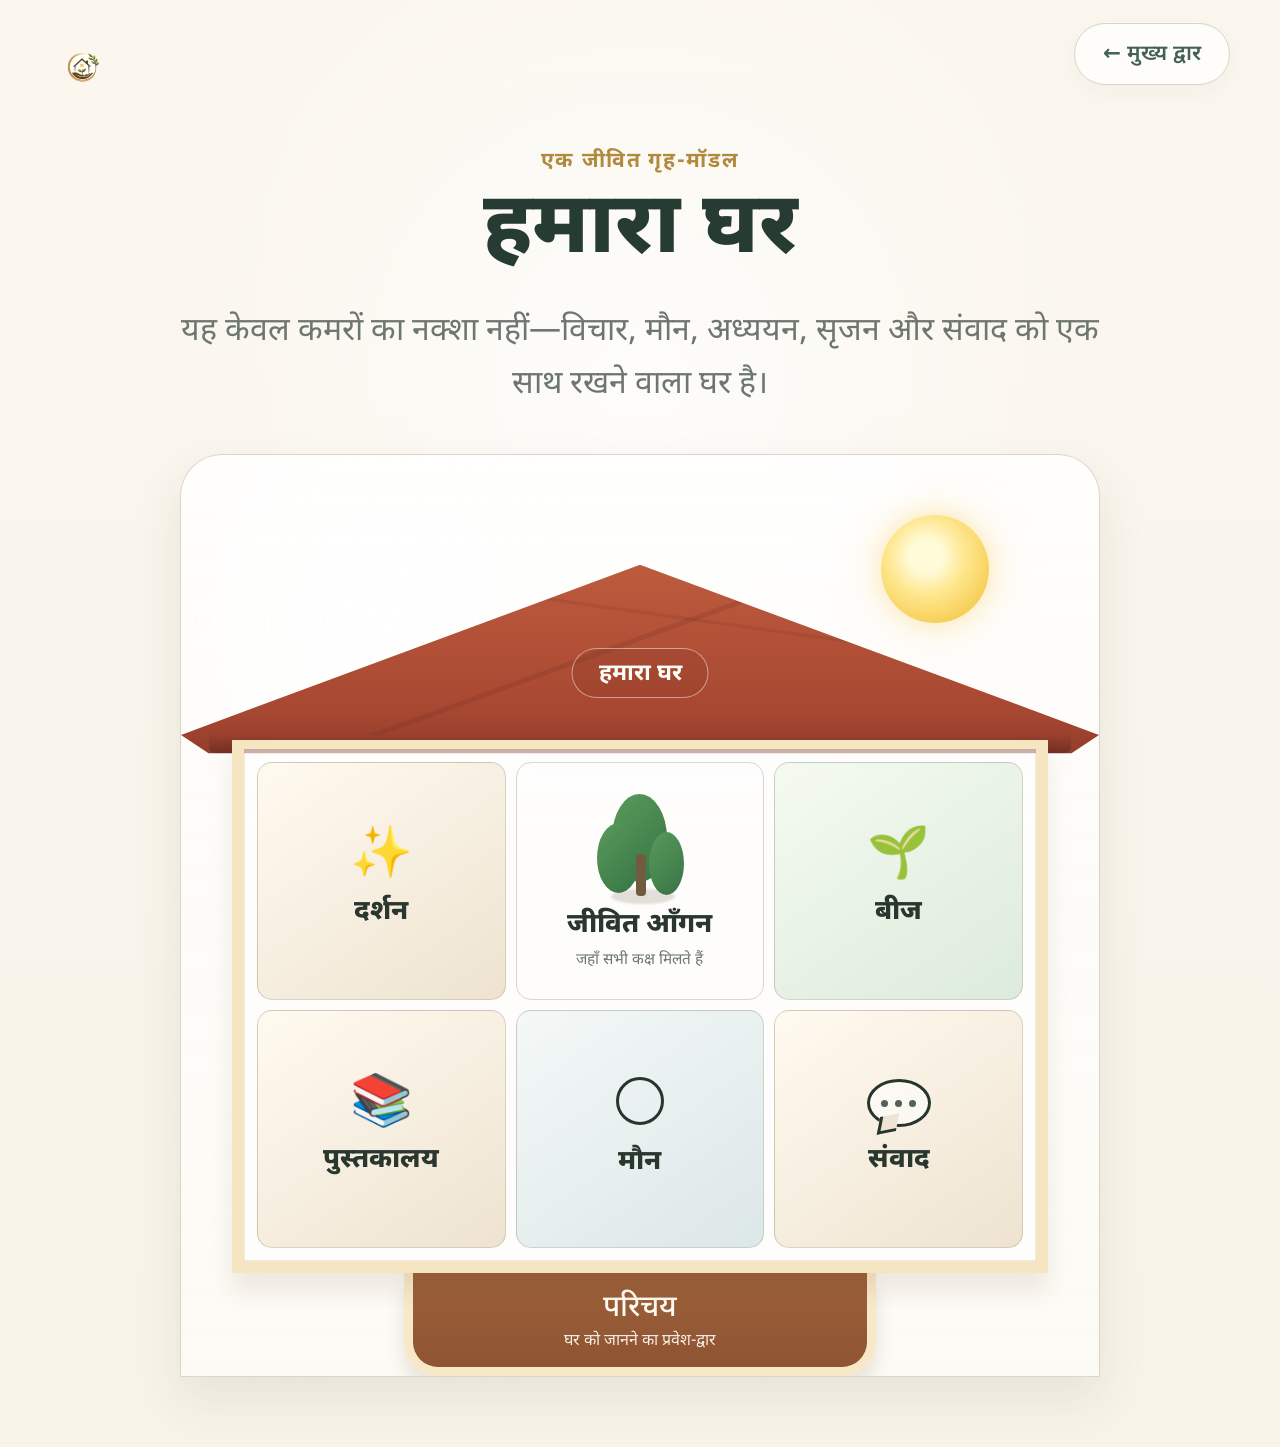
==== index.html @ ccc3f73a "Update index.html" ====
<!DOCTYPE html>
<html lang="hi">
<head>
  <meta charset="UTF-8">
  <meta name="viewport" content="width=device-width, initial-scale=1.0">

  <title>हमारा घर</title>
  <meta name="description" content="विचार, मौन, अध्ययन, सृजन और संवाद को एक साथ रखने वाला एक जीवित घर।">

  <link rel="preconnect" href="https://fonts.googleapis.com">
  <link rel="preconnect" href="https://fonts.gstatic.com" crossorigin>
  <link href="https://fonts.googleapis.com/css2?family=Noto+Sans+Devanagari:wght@400;500;600;700;800&display=swap" rel="stylesheet">

  <!-- बाकी पृष्ठों की पुरानी CSS को नहीं छेड़ा गया है। -->
  <link rel="stylesheet" href="home.css">
</head>

<body>
  <header class="site-header">
    <a class="brand" href="index.html" aria-label="हमारा घर — मुख्य पृष्ठ">
      <img
        src="./logo.png"
        alt="हमारा घर"
        onerror="this.style.display='none'; this.nextElementSibling.style.display='grid';"
      >
      <span class="brand-fallback" aria-hidden="true">घ</span>
    </a>

    <a class="main-door-button" href="index.html">← मुख्य द्वार</a>
  </header>

  <main>
    <section class="intro-section" aria-labelledby="page-title">
      <p class="eyebrow">एक जीवित गृह-मॉडल</p>
      <h1 id="page-title">हमारा घर</h1>
      <p class="intro-text">
        यह केवल कमरों का नक्शा नहीं—विचार, मौन, अध्ययन, सृजन और संवाद को
        एक साथ रखने वाला घर है।
      </p>
    </section>

    <section class="house-stage" aria-label="हमारा घर के कक्ष">
      <div class="house-card">
        <div class="sun" aria-hidden="true"></div>

        <div class="roof" aria-hidden="true">
          <div class="roof-lines"></div>
          <span class="roof-name">हमारा घर</span>
        </div>

        <div class="house-body">
          <!-- जिन पृष्ठों की फाइल अभी नहीं बनी है, उनके href को # रखा गया है। -->
          <a class="room room-darshan" href="#" aria-label="दर्शन">
            <span class="room-icon sparkle-icon" aria-hidden="true">✨</span>
            <span class="room-title">दर्शन</span>
          </a>

          <a class="room room-courtyard" href="angan.html">
            <span class="tree-mark" aria-hidden="true">
              <span class="tree-crown tree-crown-one"></span>
              <span class="tree-crown tree-crown-two"></span>
              <span class="tree-crown tree-crown-three"></span>
              <span class="tree-trunk"></span>
              <span class="tree-shadow"></span>
            </span>
            <span class="room-title">जीवित आँगन</span>
            <span class="room-note">जहाँ सभी कक्ष मिलते हैं</span>
          </a>

          <a class="room room-beej" href="beej.html" aria-label="बीज">
            <span class="room-icon" aria-hidden="true">🌱</span>
            <span class="room-title">बीज</span>
          </a>

          <a class="room room-library" href="library.html" aria-label="पुस्तकालय">
            <span class="room-icon" aria-hidden="true">📚</span>
            <span class="room-title">पुस्तकालय</span>
          </a>

          <a class="room room-silence" href="#" aria-label="मौन">
            <span class="silence-circle" aria-hidden="true"></span>
            <span class="room-title">मौन</span>
          </a>

          <a class="room room-dialogue" href="samvaad.html" aria-label="संवाद">
            <span class="dialogue-icon" aria-hidden="true">
              <span></span><span></span><span></span>
            </span>
            <span class="room-title">संवाद</span>
          </a>
        </div>

        <a class="entrance" href="about.html" aria-label="परिचय — घर को जानने का प्रवेश-द्वार">
          <span class="entrance-title">परिचय</span>
          <span class="entrance-note">घर को जानने का प्रवेश-द्वार</span>
        </a>
      </div>
    </section>
  </main>
</body>
</html>
---- home.css ----
/* हमारा घर — केवल मुख्य पृष्ठ की शैली */

:root {
  --page-bg: #f8f3e9;
  --deep-green: #263b31;
  --soft-text: #6e776f;
  --gold: #b08b3f;
  --line: #d8d0c2;
  --roof-light: #bd5b3d;
  --roof-dark: #8b3929;
  --wall: #f5e5c0;
  --door: #8f5433;
}

* {
  box-sizing: border-box;
}

html {
  scroll-behavior: smooth;
}

body {
  margin: 0;
  min-width: 320px;
  color: var(--deep-green);
  background:
    radial-gradient(circle at 50% 26%, rgba(255,255,255,.72), transparent 30rem),
    linear-gradient(180deg, #fbf7ef 0%, var(--page-bg) 100%);
  font-family: "Noto Sans Devanagari", system-ui, sans-serif;
  -webkit-font-smoothing: antialiased;
}

a {
  color: inherit;
}

.site-header {
  width: min(1180px, calc(100% - 42px));
  margin: 0 auto;
  min-height: 108px;
  display: flex;
  align-items: center;
  justify-content: space-between;
  gap: 20px;
}

.brand {
  width: 64px;
  height: 64px;
  display: grid;
  place-items: center;
  text-decoration: none;
}

.brand img {
  display: block;
  max-width: 100%;
  max-height: 100%;
  object-fit: contain;
}

.brand-fallback {
  display: none;
  width: 52px;
  height: 52px;
  place-items: center;
  border: 1px solid #d8c69e;
  border-radius: 15px;
  background: rgba(255,255,255,.7);
  color: var(--gold);
  font-size: 28px;
  font-weight: 800;
}

.main-door-button {
  display: inline-flex;
  align-items: center;
  justify-content: center;
  min-height: 62px;
  padding: 13px 28px;
  border: 1px solid #d8d4cc;
  border-radius: 999px;
  background: rgba(255,255,255,.72);
  color: #426154;
  text-decoration: none;
  font-size: clamp(1rem, 2vw, 1.34rem);
  font-weight: 600;
  box-shadow: 0 7px 24px rgba(57,47,31,.04);
}

.main-door-button:hover,
.main-door-button:focus-visible {
  background: #fff;
  border-color: #beb8ae;
}

.intro-section {
  width: min(970px, calc(100% - 34px));
  margin: 40px auto 0;
  text-align: center;
}

.eyebrow {
  margin: 0 0 8px;
  color: var(--gold);
  font-size: clamp(1rem, 2.7vw, 1.32rem);
  font-weight: 700;
  letter-spacing: .08em;
}

.intro-section h1 {
  margin: 0;
  color: var(--deep-green);
  font-size: clamp(3rem, 8.2vw, 5.35rem);
  line-height: 1.1;
  font-weight: 800;
}

.intro-text {
  max-width: 940px;
  margin: 28px auto 0;
  color: var(--soft-text);
  font-size: clamp(1.2rem, 3.6vw, 2rem);
  line-height: 1.65;
  font-weight: 400;
}

.house-stage {
  width: 100%;
  padding: 42px 0 70px;
}

.house-card {
  position: relative;
  width: min(920px, calc(100% - 34px));
  margin: 0 auto;
  padding: 110px 38px 0;
  border: 1px solid rgba(197,188,173,.62);
  border-radius: 42px 42px 0 0;
  background:
    radial-gradient(circle at 22% 18%, rgba(255,255,255,.95), transparent 14rem),
    linear-gradient(180deg, rgba(255,255,255,.86), rgba(252,250,245,.96));
  box-shadow: 0 22px 50px rgba(66,53,36,.09);
  overflow: hidden;
}

.sun {
  position: absolute;
  z-index: 1;
  top: 60px;
  right: 12%;
  width: clamp(72px, 11vw, 108px);
  aspect-ratio: 1;
  border-radius: 50%;
  background:
    radial-gradient(circle at 42% 38%, #fffbd9 0 18%, #ffe790 42%, #f6cf57 74%, #efbd38 100%);
  box-shadow:
    0 0 24px rgba(247,202,72,.34),
    0 0 60px rgba(247,202,72,.18);
}

.roof {
  position: relative;
  z-index: 2;
  height: 205px;
  margin: 0 -38px;
  clip-path: polygon(50% 0, 100% 83%, 97% 92%, 3% 92%, 0 83%);
  background:
    linear-gradient(160deg, transparent 0 44%, rgba(93,35,25,.16) 44.2% 45%, transparent 45.2% 100%),
    linear-gradient(8deg, transparent 0 66%, rgba(93,35,25,.13) 66.2% 67%, transparent 67.2% 100%),
    linear-gradient(180deg, var(--roof-light), #a84832 70%, var(--roof-dark) 100%);
  filter: drop-shadow(0 9px 9px rgba(74,42,25,.14));
}

.roof::after {
  content: "";
  position: absolute;
  left: 3%;
  right: 3%;
  bottom: 8%;
  height: 18px;
  background: linear-gradient(180deg, #9a402d, #713024);
  border-radius: 0 0 6px 6px;
}

.roof-name {
  position: absolute;
  z-index: 2;
  left: 50%;
  top: 53%;
  transform: translate(-50%, -50%);
  padding: 10px 26px 8px;
  border: 1px solid rgba(255,255,255,.48);
  border-radius: 999px;
  color: #fffdf7;
  background: rgba(120,50,34,.18);
  font-size: clamp(1rem, 2.7vw, 1.45rem);
  font-weight: 700;
  white-space: nowrap;
}

.house-body {
  position: relative;
  z-index: 3;
  margin: -30px 1.5% 0;
  padding: 13px;
  display: grid;
  grid-template-columns: repeat(3, minmax(0, 1fr));
  gap: 10px;
  border: 12px solid var(--wall);
  border-top-width: 9px;
  background: rgba(255,255,255,.62);
  box-shadow:
    inset 0 0 0 1px rgba(151,120,69,.13),
    0 17px 22px rgba(95,68,34,.10);
}

.room {
  position: relative;
  min-height: 238px;
  padding: 22px 14px;
  display: flex;
  flex-direction: column;
  align-items: center;
  justify-content: center;
  border: 1px solid rgba(124,113,96,.28);
  border-radius: 15px;
  text-align: center;
  text-decoration: none;
  overflow: hidden;
  transition: transform .18s ease, box-shadow .18s ease, filter .18s ease;
}

.room:hover,
.room:focus-visible {
  z-index: 2;
  transform: translateY(-4px);
  box-shadow: 0 12px 24px rgba(71,56,37,.12);
  filter: saturate(1.04);
  outline: none;
}

.room-darshan,
.room-library,
.room-dialogue {
  background: linear-gradient(145deg, #fffaf0, #eee3d0);
}

.room-aangan {
  background:
    linear-gradient(180deg, rgba(205,228,232,.82) 0 48%, rgba(223,216,182,.74) 49% 100%);
}

.room-beej {
  background: linear-gradient(145deg, #f5faf0, #dcebdc);
}

.room-silence {
  background: linear-gradient(145deg, #f4f8f7, #dce7e8);
}

.room-icon {
  display: block;
  margin-bottom: 14px;
  font-size: clamp(2.2rem, 5vw, 3.15rem);
  line-height: 1;
}

.room-title {
  position: relative;
  z-index: 2;
  color: #29372f;
  font-size: clamp(1.25rem, 3vw, 1.7rem);
  line-height: 1.2;
  font-weight: 800;
}

.room-note {
  position: relative;
  z-index: 2;
  margin-top: 7px;
  color: #6f776e;
  font-size: clamp(.72rem, 1.8vw, .96rem);
  line-height: 1.45;
}

.tree-mark {
  position: relative;
  width: 104px;
  height: 118px;
  margin-bottom: 2px;
}

.tree-crown,
.tree-trunk,
.tree-shadow {
  position: absolute;
  display: block;
}

.tree-crown {
  border-radius: 50%;
  background: linear-gradient(135deg, #5a9a59, #377447);
}

.tree-crown-one {
  width: 55px;
  height: 88px;
  left: 24px;
  top: 4px;
}

.tree-crown-two {
  width: 43px;
  height: 70px;
  left: 9px;
  top: 33px;
}

.tree-crown-three {
  width: 35px;
  height: 63px;
  right: 8px;
  top: 42px;
}

.tree-trunk {
  left: 48px;
  bottom: 12px;
  width: 10px;
  height: 42px;
  border-radius: 4px;
  background: #715c3f;
}

.tree-shadow {
  left: 23px;
  bottom: 4px;
  width: 64px;
  height: 15px;
  border-radius: 50%;
  background: rgba(99,85,56,.18);
  filter: blur(1px);
}

.silence-circle {
  width: 48px;
  height: 48px;
  margin-bottom: 22px;
  border: 3px solid #26362f;
  border-radius: 50%;
}

.dialogue-icon {
  position: relative;
  width: 64px;
  height: 48px;
  margin-bottom: 18px;
  display: flex;
  align-items: center;
  justify-content: center;
  gap: 7px;
  border: 3px solid #26362f;
  border-radius: 50%;
  background: rgba(255,255,255,.58);
}

.dialogue-icon::after {
  content: "";
  position: absolute;
  left: 9px;
  bottom: -9px;
  width: 15px;
  height: 15px;
  border-left: 3px solid #26362f;
  border-bottom: 3px solid #26362f;
  background: #eee4d3;
  transform: skew(-22deg) rotate(-12deg);
}

.dialogue-icon span {
  width: 7px;
  height: 7px;
  border-radius: 50%;
  background: #53615a;
}

.entrance {
  position: relative;
  z-index: 2;
  width: 56%;
  min-height: 102px;
  margin: 0 auto;
  padding: 18px 18px 15px;
  display: flex;
  flex-direction: column;
  align-items: center;
  justify-content: center;
  border: 9px solid #f7e8c8;
  border-top: 0;
  border-radius: 0 0 34px 34px;
  background: linear-gradient(180deg, #9c603a, var(--door));
  color: #fffaf1;
  text-align: center;
  text-decoration: none;
  box-shadow: 0 12px 18px rgba(83,51,30,.13);
}

.entrance:hover,
.entrance:focus-visible {
  background: linear-gradient(180deg, #a86741, #82482c);
  outline: none;
}

.entrance-title {
  font-size: clamp(1.35rem, 3vw, 1.85rem);
  line-height: 1.2;
  font-weight: 500;
}

.entrance-note {
  margin-top: 5px;
  font-size: clamp(.78rem, 2vw, 1rem);
  opacity: .93;
}

@media (max-width: 700px) {
  .site-header {
    width: min(100% - 28px, 700px);
    min-height: 92px;
  }

  .brand {
    width: 52px;
    height: 52px;
  }

  .main-door-button {
    min-height: 56px;
    padding: 11px 23px;
  }

  .intro-section {
    margin-top: 26px;
  }

  .intro-text {
    margin-top: 20px;
  }

  .house-stage {
    padding-top: 32px;
  }

  .house-card {
    width: calc(100% - 20px);
    padding: 84px 18px 0;
    border-radius: 30px 30px 0 0;
  }

  .sun {
    top: 48px;
    right: 12%;
  }

  .roof {
    height: 166px;
    margin-left: -18px;
    margin-right: -18px;
  }

  .house-body {
    margin-top: -25px;
    margin-left: 1%;
    margin-right: 1%;
    padding: 7px;
    gap: 7px;
    border-width: 8px;
    border-top-width: 7px;
  }

  .room {
    min-height: 205px;
    padding: 17px 8px;
    border-radius: 12px;
  }

  .tree-mark {
    transform: scale(.86);
    margin-top: -10px;
    margin-bottom: -8px;
  }

  .silence-circle {
    width: 40px;
    height: 40px;
    border-width: 2px;
  }

  .dialogue-icon {
    transform: scale(.88);
  }

  .entrance {
    width: 60%;
    min-height: 92px;
    border-width: 7px;
    border-top: 0;
  }
}

@media (max-width: 430px) {
  .site-header {
    width: calc(100% - 20px);
  }

  .main-door-button {
    padding-inline: 18px;
  }

  .intro-section h1 {
    font-size: 3.15rem;
  }

  .intro-text {
    font-size: 1.12rem;
  }

  .house-card {
    padding-left: 10px;
    padding-right: 10px;
  }

  .roof {
    margin-left: -10px;
    margin-right: -10px;
    height: 146px;
  }

  .roof-name {
    top: 55%;
    padding: 8px 18px 6px;
  }

  .house-body {
    margin-top: -21px;
    grid-template-columns: repeat(3, minmax(0, 1fr));
    gap: 5px;
    padding: 5px;
    border-width: 7px;
  }

  .room {
    min-height: 176px;
    padding: 13px 4px;
  }

  .room-icon {
    font-size: 2rem;
  }

  .room-title {
    font-size: 1.08rem;
  }

  .room-note {
    font-size: .64rem;
  }

  .tree-mark {
    transform: scale(.67);
    margin-top: -22px;
    margin-bottom: -22px;
  }

  .silence-circle {
    width: 33px;
    height: 33px;
    margin-bottom: 17px;
  }

  .dialogue-icon {
    transform: scale(.72);
    margin-bottom: 6px;
  }

  .entrance {
    width: 63%;
    min-height: 82px;
    padding: 13px 8px 10px;
  }
}
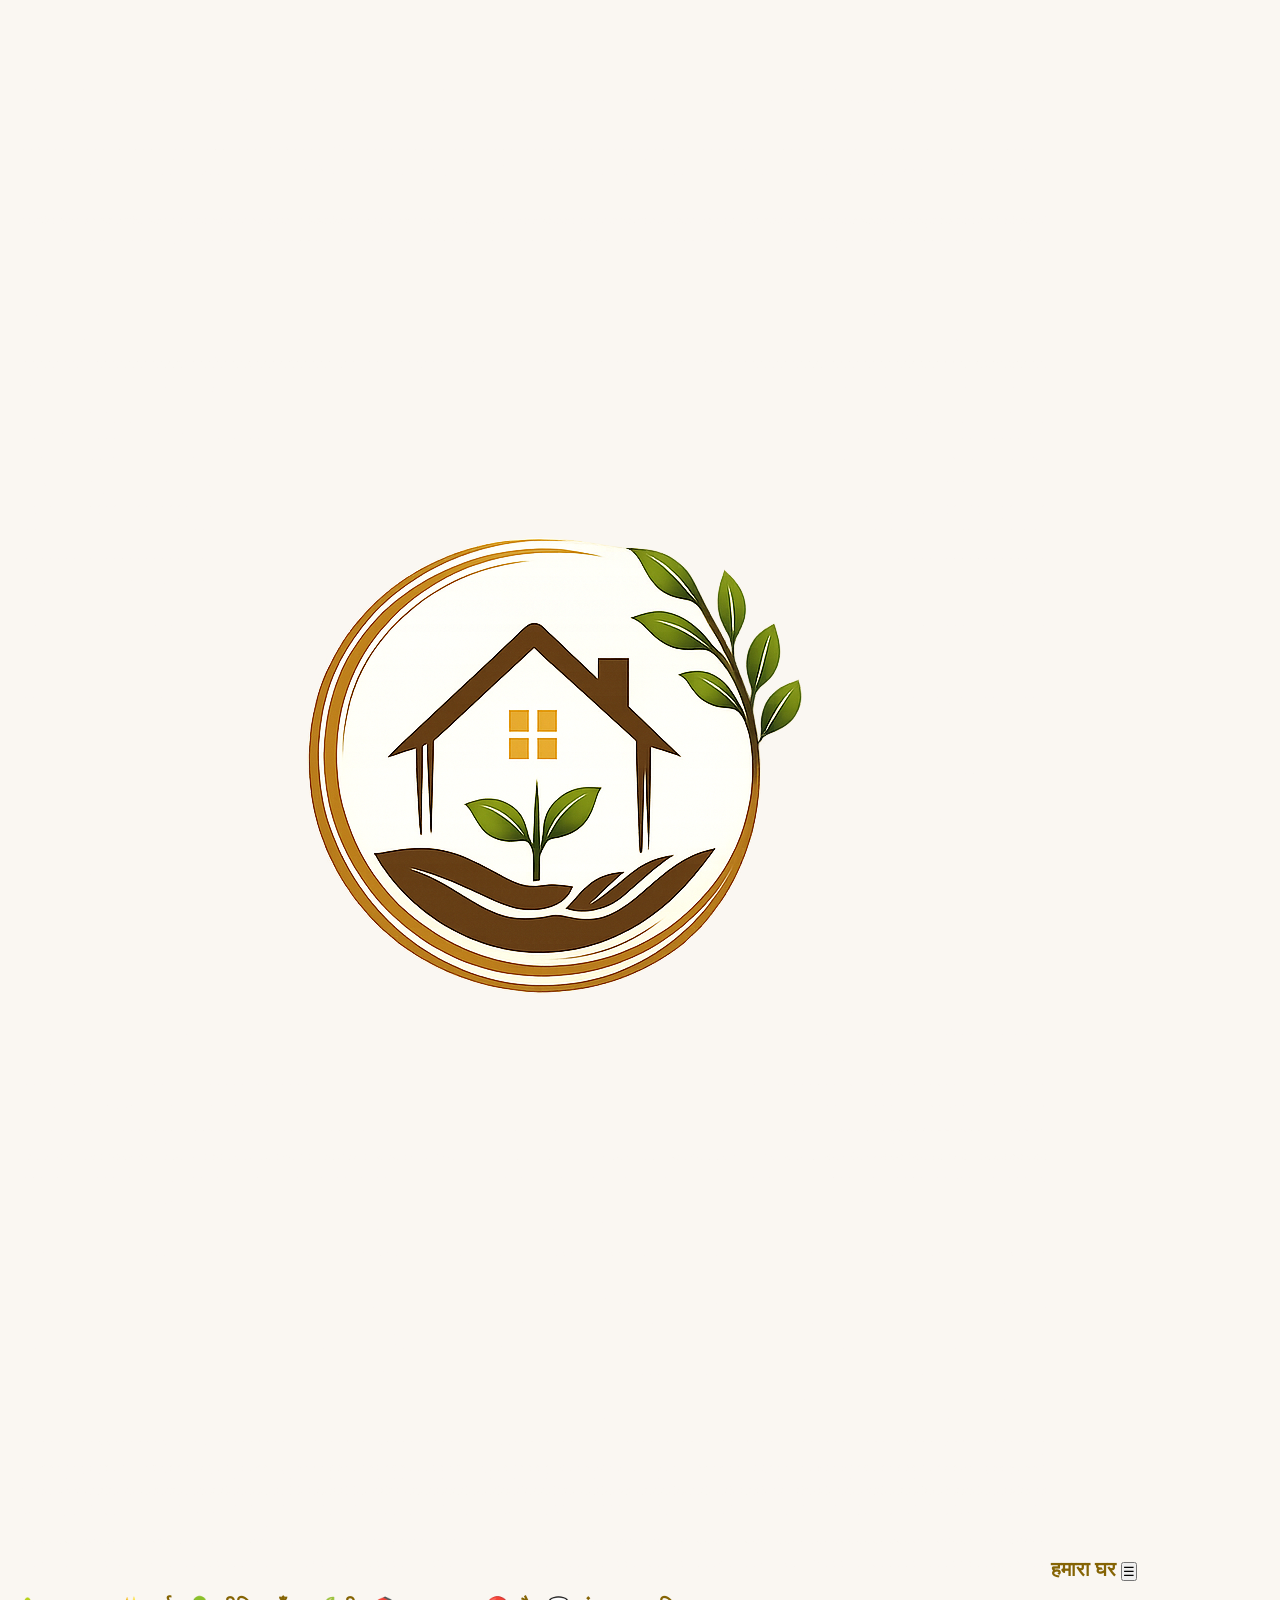
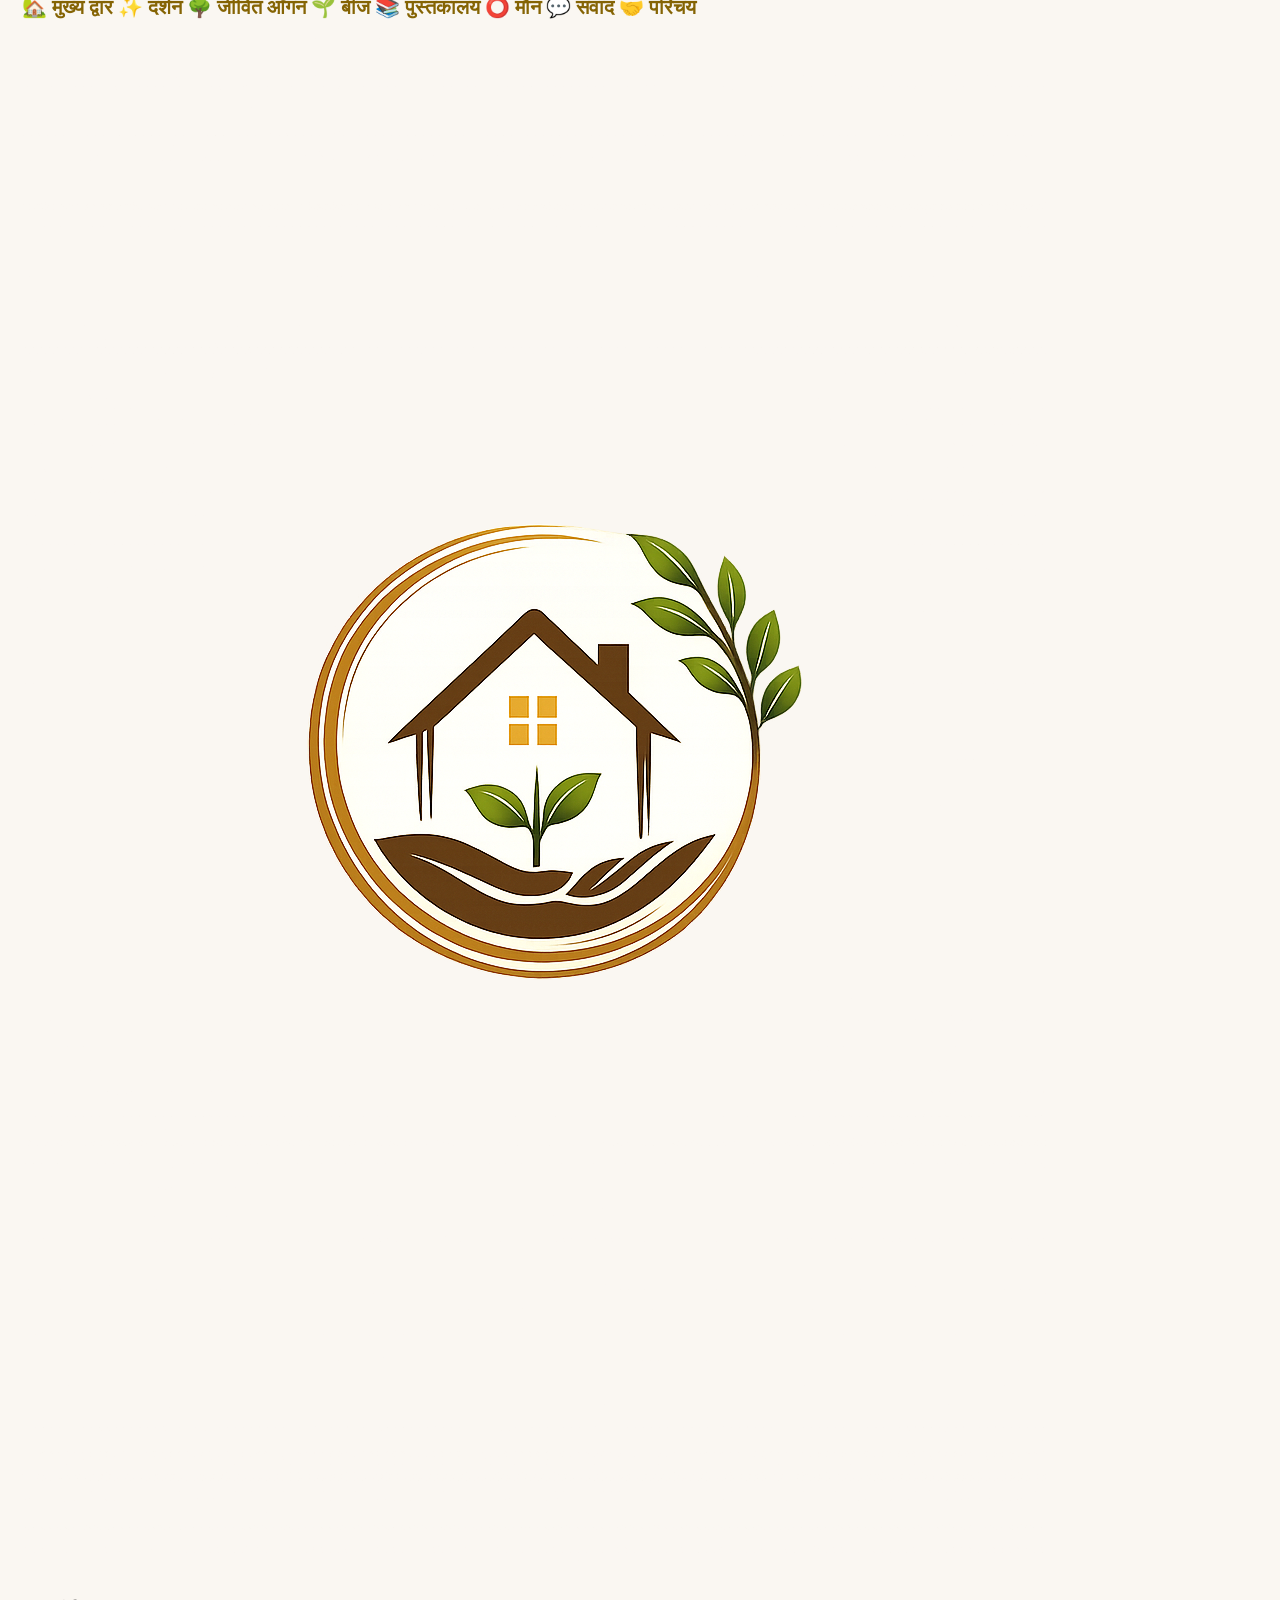
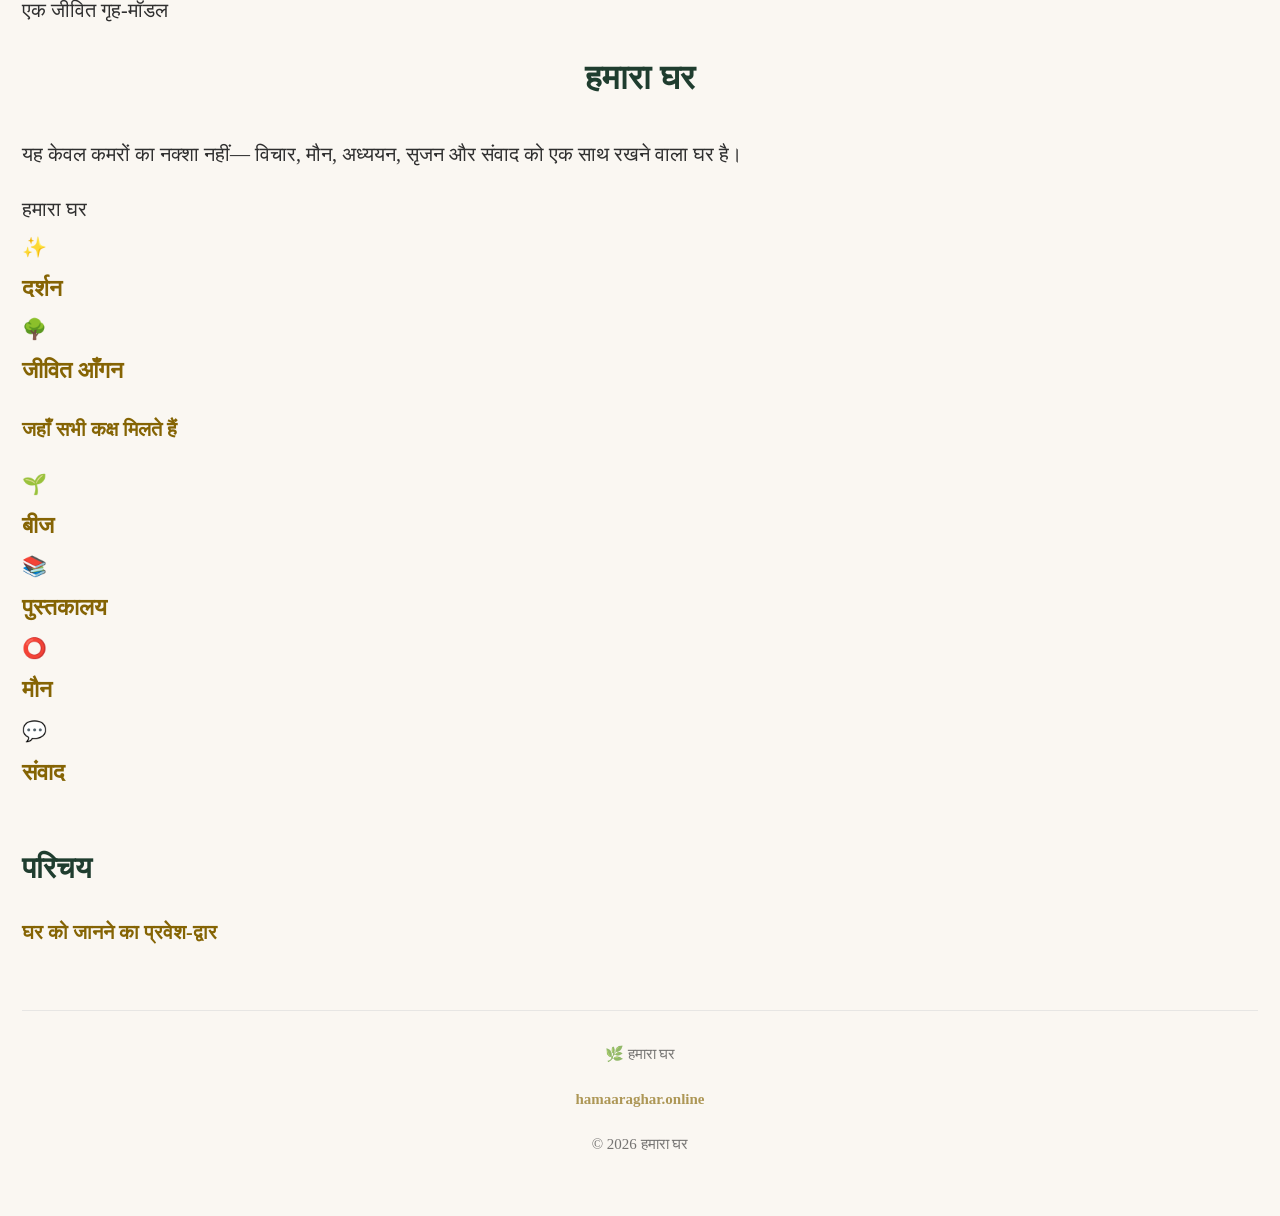
==== commit 8e7fcd8c: "Update index.html" ====
--- a/index.html
+++ b/index.html
@@ -1,101 +1,173 @@
 <!DOCTYPE html>
 <html lang="hi">
+
 <head>
-  <meta charset="UTF-8">
-  <meta name="viewport" content="width=device-width, initial-scale=1.0">
 
-  <title>हमारा घर</title>
-  <meta name="description" content="विचार, मौन, अध्ययन, सृजन और संवाद को एक साथ रखने वाला एक जीवित घर।">
+<meta charset="UTF-8">
 
-  <link rel="preconnect" href="https://fonts.googleapis.com">
-  <link rel="preconnect" href="https://fonts.gstatic.com" crossorigin>
-  <link href="https://fonts.googleapis.com/css2?family=Noto+Sans+Devanagari:wght@400;500;600;700;800&display=swap" rel="stylesheet">
+<meta name="viewport" content="width=device-width, initial-scale=1.0">
 
-  <!-- बाकी पृष्ठों की पुरानी CSS को नहीं छेड़ा गया है। -->
-  <link rel="stylesheet" href="home.css">
+<title>हमारा घर</title>
+
+<link rel="icon" type="image/png" href="logo.png">
+
+<link rel="stylesheet" href="style.css">
+
 </head>
 
 <body>
-  <header class="site-header">
-    <a class="brand" href="index.html" aria-label="हमारा घर — मुख्य पृष्ठ">
-      <img
-        src="./logo.png"
-        alt="हमारा घर"
-        onerror="this.style.display='none'; this.nextElementSibling.style.display='grid';"
-      >
-      <span class="brand-fallback" aria-hidden="true">घ</span>
-    </a>
 
-    <a class="main-door-button" href="index.html">← मुख्य द्वार</a>
-  </header>
+<header class="topbar">
 
-  <main>
-    <section class="intro-section" aria-labelledby="page-title">
-      <p class="eyebrow">एक जीवित गृह-मॉडल</p>
-      <h1 id="page-title">हमारा घर</h1>
-      <p class="intro-text">
-        यह केवल कमरों का नक्शा नहीं—विचार, मौन, अध्ययन, सृजन और संवाद को
-        एक साथ रखने वाला घर है।
-      </p>
-    </section>
+<a href="index.html" class="brand">
 
-    <section class="house-stage" aria-label="हमारा घर के कक्ष">
-      <div class="house-card">
-        <div class="sun" aria-hidden="true"></div>
+<img src="logo.png" alt="हमारा घर">
 
-        <div class="roof" aria-hidden="true">
-          <div class="roof-lines"></div>
-          <span class="roof-name">हमारा घर</span>
-        </div>
+<span>हमारा घर</span>
 
-        <div class="house-body">
-          <!-- जिन पृष्ठों की फाइल अभी नहीं बनी है, उनके href को # रखा गया है। -->
-          <a class="room room-darshan" href="#" aria-label="दर्शन">
-            <span class="room-icon sparkle-icon" aria-hidden="true">✨</span>
-            <span class="room-title">दर्शन</span>
-          </a>
+</a>
 
-          <a class="room room-courtyard" href="angan.html">
-            <span class="tree-mark" aria-hidden="true">
-              <span class="tree-crown tree-crown-one"></span>
-              <span class="tree-crown tree-crown-two"></span>
-              <span class="tree-crown tree-crown-three"></span>
-              <span class="tree-trunk"></span>
-              <span class="tree-shadow"></span>
-            </span>
-            <span class="room-title">जीवित आँगन</span>
-            <span class="room-note">जहाँ सभी कक्ष मिलते हैं</span>
-          </a>
+<button class="menu-btn" onclick="toggleMenu()">
 
-          <a class="room room-beej" href="beej.html" aria-label="बीज">
-            <span class="room-icon" aria-hidden="true">🌱</span>
-            <span class="room-title">बीज</span>
-          </a>
+☰
 
-          <a class="room room-library" href="library.html" aria-label="पुस्तकालय">
-            <span class="room-icon" aria-hidden="true">📚</span>
-            <span class="room-title">पुस्तकालय</span>
-          </a>
+</button>
 
-          <a class="room room-silence" href="#" aria-label="मौन">
-            <span class="silence-circle" aria-hidden="true"></span>
-            <span class="room-title">मौन</span>
-          </a>
+</header>
 
-          <a class="room room-dialogue" href="samvaad.html" aria-label="संवाद">
-            <span class="dialogue-icon" aria-hidden="true">
-              <span></span><span></span><span></span>
-            </span>
-            <span class="room-title">संवाद</span>
-          </a>
-        </div>
 
-        <a class="entrance" href="about.html" aria-label="परिचय — घर को जानने का प्रवेश-द्वार">
-          <span class="entrance-title">परिचय</span>
-          <span class="entrance-note">घर को जानने का प्रवेश-द्वार</span>
-        </a>
-      </div>
-    </section>
-  </main>
+
+<nav id="menu" class="menu">
+
+<a href="index.html">🏡 मुख्य द्वार</a>
+
+<a href="darshan.html">✨ दर्शन</a>
+
+<a href="angan.html">🌳 जीवित आँगन</a>
+
+<a href="beej.html">🌱 बीज</a>
+
+<a href="library.html">📚 पुस्तकालय</a>
+
+<a href="maun.html">⭕ मौन</a>
+
+<a href="samvaad.html">💬 संवाद</a>
+
+<a href="about.html">🤝 परिचय</a>
+
+</nav>
+
+
+
+<section class="hero">
+
+<img src="logo.png" class="hero-logo">
+
+<p class="small-title">
+
+एक जीवित गृह-मॉडल
+
+</p>
+
+<h1>
+
+हमारा घर
+
+</h1>
+
+<p class="hero-text">
+
+यह केवल कमरों का नक्शा नहीं—
+
+विचार, मौन, अध्ययन,
+
+सृजन और संवाद
+
+को एक साथ रखने वाला घर है।
+
+</p>
+
+</section>
+
+
+
+<section class="house">
+
+<div class="roof">
+
+<div class="roof-title">
+
+हमारा घर
+
+</div>
+
+</div>
+
+
+
+<div class="rooms">
+
+  <a class="room" href="darshan.html">
+<div class="icon">✨</div>
+<h3>दर्शन</h3>
+</a>
+
+<a class="room" href="angan.html">
+<div class="icon">🌳</div>
+<h3>जीवित आँगन</h3>
+<p>जहाँ सभी कक्ष मिलते हैं</p>
+</a>
+
+<a class="room" href="beej.html">
+<div class="icon">🌱</div>
+<h3>बीज</h3>
+</a>
+
+<a class="room" href="library.html">
+<div class="icon">📚</div>
+<h3>पुस्तकालय</h3>
+</a>
+
+<a class="room" href="maun.html">
+<div class="icon">⭕</div>
+<h3>मौन</h3>
+</a>
+
+<a class="room" href="samvaad.html">
+<div class="icon">💬</div>
+<h3>संवाद</h3>
+</a>
+
+</div>
+
+<a class="about-door" href="about.html">
+
+<h2>परिचय</h2>
+
+<p>घर को जानने का प्रवेश-द्वार</p>
+
+</a>
+
+</section>
+
+  <footer>
+
+<hr>
+
+<p>🌿 हमारा घर</p>
+
+<p>
+<a href="https://hamaaraghar.online">
+hamaaraghar.online
+</a>
+</p>
+
+<p>© 2026 हमारा घर</p>
+
+</footer>
+
+</div>
+
 </body>
+
 </html>
--- a/style.css
+++ b/style.css
@@ -0,0 +1,176 @@
+/* ===========================
+   हमारा घर
+   style.css
+=========================== */
+
+*{
+    margin:0;
+    padding:0;
+    box-sizing:border-box;
+}
+
+body{
+
+    background:#FAF7F2;
+
+    color:#2F2F2F;
+
+    font-family:Georgia, serif;
+
+    line-height:1.9;
+
+    font-size:20px;
+
+    padding:40px 22px;
+
+}
+
+.container{
+
+    max-width:800px;
+
+    margin:auto;
+
+}
+
+h1{
+
+    font-size:42px;
+
+    text-align:center;
+
+    margin-bottom:25px;
+
+}
+
+h2{
+
+    margin-top:45px;
+
+    margin-bottom:15px;
+
+}
+
+p{
+
+    margin:18px 0;
+
+}
+
+a{
+
+    color:#856404;
+
+    text-decoration:none;
+
+    font-weight:bold;
+
+}
+
+a:hover{
+
+    text-decoration:underline;
+
+}
+
+.card{
+
+    background:white;
+
+    border-radius:18px;
+
+    padding:35px;
+
+    box-shadow:0 8px 30px rgba(0,0,0,.08);
+
+}
+
+footer{
+
+    margin-top:60px;
+
+    text-align:center;
+
+    opacity:.65;
+
+    font-size:15px;
+
+}
+.logo{
+display:block;
+width:90px;
+height:auto;
+margin:0 auto 15px;
+}
+
+h1{
+    text-align:center;
+    font-size:34px;
+    color:#1f3d2f;
+    margin-top:10px;
+}
+
+h2{
+    color:#1f3d2f;
+}
+
+p, li{
+    line-height:1.8;
+}
+
+
+
+hr{
+    border:none;
+    border-top:1px solid #dddddd;
+    margin:30px 0;
+}
+
+@media (max-width:600px){
+
+.card{
+    padding:22px;
+}
+
+nav{
+    display:flex;
+    flex-direction:column;
+    gap:12px;
+}
+
+h1{
+    font-size:28px;
+}
+
+}
+
+.subtitle{
+    font-size: 1.4rem;
+    text-align: center;
+    color: #2f6b3b;
+    margin-top: -10px;
+    margin-bottom: 25px;
+    font-style: italic;
+}
+
+.box p{
+    line-height: 1.9;
+    text-align: center;
+    font-size: 1.08rem;
+}
+
+.tagline{
+
+text-align:center;
+
+font-size:18px;
+
+letter-spacing:2px;
+
+color:#6b7280;
+
+margin-top:-10px;
+
+margin-bottom:30px;
+
+}
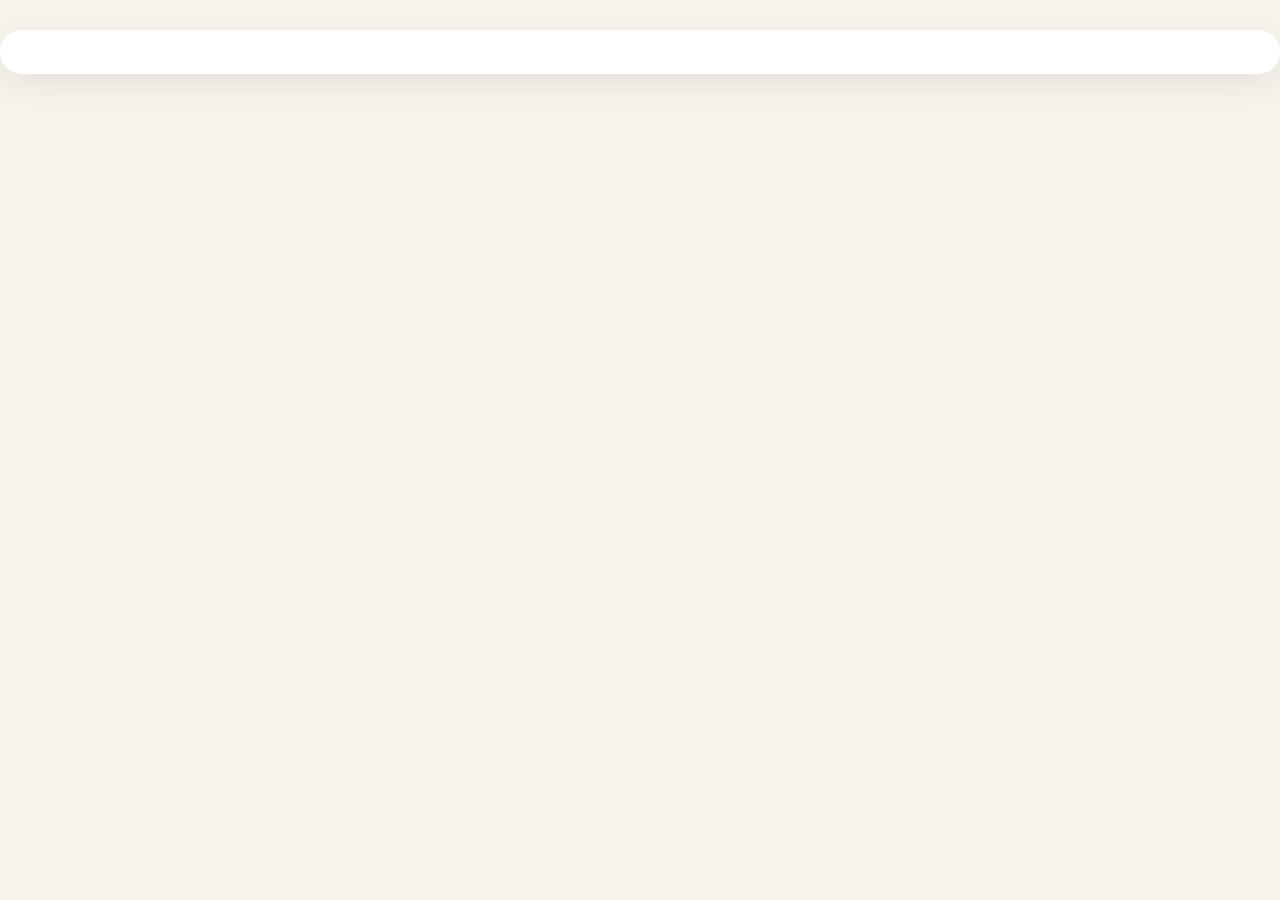
==== commit 2bb8e2e0: "Update index.html" ====
--- a/index.html
+++ b/index.html
@@ -4,12 +4,11 @@
 <head>
 
 <meta charset="UTF-8">
-
 <meta name="viewport" content="width=device-width, initial-scale=1.0">
 
 <title>हमारा घर</title>
 
-<link rel="icon" type="image/png" href="logo.png">
+<link rel="icon" href="logo.png">
 
 <link rel="stylesheet" href="style.css">
 
@@ -17,157 +16,31 @@
 
 <body>
 
-<header class="topbar">
+<div class="page">
 
-<a href="index.html" class="brand">
-
-<img src="logo.png" alt="हमारा घर">
-
-<span>हमारा घर</span>
-
-</a>
-
-<button class="menu-btn" onclick="toggleMenu()">
-
-☰
-
-</button>
+<!-- Header -->
+<header class="hero">
 
 </header>
 
+<!-- Main House -->
+<main class="house">
 
+</main>
 
-<nav id="menu" class="menu">
-
-<a href="index.html">🏡 मुख्य द्वार</a>
-
-<a href="darshan.html">✨ दर्शन</a>
-
-<a href="angan.html">🌳 जीवित आँगन</a>
-
-<a href="beej.html">🌱 बीज</a>
-
-<a href="library.html">📚 पुस्तकालय</a>
-
-<a href="maun.html">⭕ मौन</a>
-
-<a href="samvaad.html">💬 संवाद</a>
-
-<a href="about.html">🤝 परिचय</a>
-
-</nav>
-
-
-
-<section class="hero">
-
-<img src="logo.png" class="hero-logo">
-
-<p class="small-title">
-
-एक जीवित गृह-मॉडल
-
-</p>
-
-<h1>
-
-हमारा घर
-
-</h1>
-
-<p class="hero-text">
-
-यह केवल कमरों का नक्शा नहीं—
-
-विचार, मौन, अध्ययन,
-
-सृजन और संवाद
-
-को एक साथ रखने वाला घर है।
-
-</p>
+<!-- Rooms -->
+<section class="rooms">
 
 </section>
 
-
-
-<section class="house">
-
-<div class="roof">
-
-<div class="roof-title">
-
-हमारा घर
-
-</div>
-
-</div>
-
-
-
-<div class="rooms">
-
-  <a class="room" href="darshan.html">
-<div class="icon">✨</div>
-<h3>दर्शन</h3>
-</a>
-
-<a class="room" href="angan.html">
-<div class="icon">🌳</div>
-<h3>जीवित आँगन</h3>
-<p>जहाँ सभी कक्ष मिलते हैं</p>
-</a>
-
-<a class="room" href="beej.html">
-<div class="icon">🌱</div>
-<h3>बीज</h3>
-</a>
-
-<a class="room" href="library.html">
-<div class="icon">📚</div>
-<h3>पुस्तकालय</h3>
-</a>
-
-<a class="room" href="maun.html">
-<div class="icon">⭕</div>
-<h3>मौन</h3>
-</a>
-
-<a class="room" href="samvaad.html">
-<div class="icon">💬</div>
-<h3>संवाद</h3>
-</a>
-
-</div>
-
-<a class="about-door" href="about.html">
-
-<h2>परिचय</h2>
-
-<p>घर को जानने का प्रवेश-द्वार</p>
-
-</a>
-
-</section>
-
-  <footer>
-
-<hr>
-
-<p>🌿 हमारा घर</p>
-
-<p>
-<a href="https://hamaaraghar.online">
-hamaaraghar.online
-</a>
-</p>
-
-<p>© 2026 हमारा घर</p>
+<!-- Footer -->
+<footer>
 
 </footer>
 
 </div>
 
+<script src="script.js"></script>
+
 </body>
-
 </html>
--- a/style.css
+++ b/style.css
@@ -1,7 +1,7 @@
-/* ===========================
+/* ==========================================
    हमारा घर
-   style.css
-=========================== */
+   Version 2.0
+========================================== */
 
 *{
     margin:0;
@@ -10,167 +10,183 @@
 }
 
 body{
-
-    background:#FAF7F2;
-
-    color:#2F2F2F;
-
-    font-family:Georgia, serif;
-
-    line-height:1.9;
-
-    font-size:20px;
-
-    padding:40px 22px;
-
+    background:#f7f4ed;
+    color:#2d3a2f;
+    font-family:"Noto Serif Devanagari", serif;
 }
 
 .container{
-
-    max-width:800px;
-
+    max-width:900px;
     margin:auto;
-
+    padding:24px;
 }
 
-h1{
+/* ---------- Header ---------- */
 
-    font-size:42px;
-
+.hero{
     text-align:center;
-
-    margin-bottom:25px;
-
+    padding-top:30px;
 }
 
-h2{
-
-    margin-top:45px;
-
-    margin-bottom:15px;
-
+.hero-logo{
+    width:90px;
+    display:block;
+    margin:auto;
 }
 
-p{
-
-    margin:18px 0;
-
+.hero-small{
+    margin-top:28px;
+    font-size:18px;
+    color:#a3823d;
+    font-weight:bold;
 }
 
-a{
-
-    color:#856404;
-
-    text-decoration:none;
-
-    font-weight:bold;
-
+.hero h1{
+    margin-top:12px;
+    font-size:58px;
+    color:#294233;
 }
 
-a:hover{
-
-    text-decoration:underline;
-
+.hero-text{
+    margin:28px auto 40px;
+    max-width:720px;
+    font-size:28px;
+    line-height:1.8;
+    color:#666;
 }
 
-.card{
+/* ---------- House ---------- */
 
+.house{
     background:white;
-
-    border-radius:18px;
-
-    padding:35px;
-
-    box-shadow:0 8px 30px rgba(0,0,0,.08);
-
+    border-radius:38px;
+    padding:22px;
+    box-shadow:0 10px 35px rgba(0,0,0,.08);
 }
 
-footer{
+/* Roof */
 
-    margin-top:60px;
-
-    text-align:center;
-
-    opacity:.65;
-
-    font-size:15px;
-
-}
-.logo{
-display:block;
-width:90px;
-height:auto;
-margin:0 auto 15px;
+.roof{
+    height:140px;
+    background:#a85a3d;
+    clip-path:polygon(50% 0%,100% 100%,0% 100%);
+    border-radius:18px;
+    position:relative;
 }
 
-h1{
-    text-align:center;
-    font-size:34px;
-    color:#1f3d2f;
-    margin-top:10px;
+.house-title{
+    position:absolute;
+    left:50%;
+    top:70%;
+    transform:translate(-50%,-50%);
+    background:#8b4f38;
+    color:white;
+    padding:12px 34px;
+    border-radius:40px;
+    font-size:24px;
 }
 
-h2{
-    color:#1f3d2f;
+/* ---------- Rooms ---------- */
+
+.rooms{
+    margin-top:18px;
+    display:grid;
+    grid-template-columns:repeat(3,1fr);
+    gap:16px;
 }
 
-p, li{
-    line-height:1.8;
+.room{
+    background:#faf8f2;
+    border-radius:24px;
+    text-align:center;
+    padding:28px 12px;
+    text-decoration:none;
+    color:#2f3b2f;
+    transition:.25s;
+    min-height:190px;
+    display:flex;
+    flex-direction:column;
+    justify-content:center;
 }
 
-
-
-hr{
-    border:none;
-    border-top:1px solid #dddddd;
-    margin:30px 0;
+.room:hover{
+    transform:translateY(-6px);
+    box-shadow:0 12px 25px rgba(0,0,0,.10);
 }
 
-@media (max-width:600px){
-
-.card{
-    padding:22px;
+.room-icon{
+    font-size:46px;
 }
 
-nav{
-    display:flex;
-    flex-direction:column;
-    gap:12px;
+.room-title{
+    margin-top:14px;
+    font-size:28px;
+    font-weight:bold;
 }
 
-h1{
-    font-size:28px;
+.room-note{
+    margin-top:8px;
+    font-size:18px;
+    color:#666;
+}
+
+/* ---------- Entrance ---------- */
+
+.entrance{
+    display:block;
+    width:320px;
+    margin:28px auto 8px;
+    background:#9a603f;
+    color:white;
+    text-align:center;
+    text-decoration:none;
+    padding:24px;
+    border-radius:0 0 35px 35px;
+}
+
+.entrance-title{
+    font-size:32px;
+}
+
+.entrance-note{
+    margin-top:8px;
+    font-size:18px;
+}
+
+/* ---------- Footer ---------- */
+
+footer{
+    text-align:center;
+    padding:40px 0;
+    color:#777;
+}
+
+/* ---------- Mobile ---------- */
+
+@media(max-width:700px){
+
+.hero h1{
+    font-size:44px;
+}
+
+.hero-text{
+    font-size:18px;
+}
+
+.rooms{
+    grid-template-columns:repeat(2,1fr);
+}
+
+.room{
+    min-height:150px;
+}
+
+.room-title{
+    font-size:22px;
+}
+
+.entrance{
+    width:240px;
 }
 
 }
-
-.subtitle{
-    font-size: 1.4rem;
-    text-align: center;
-    color: #2f6b3b;
-    margin-top: -10px;
-    margin-bottom: 25px;
-    font-style: italic;
-}
-
-.box p{
-    line-height: 1.9;
-    text-align: center;
-    font-size: 1.08rem;
-}
-
-.tagline{
-
-text-align:center;
-
-font-size:18px;
-
-letter-spacing:2px;
-
-color:#6b7280;
-
-margin-top:-10px;
-
-margin-bottom:30px;
-
-}
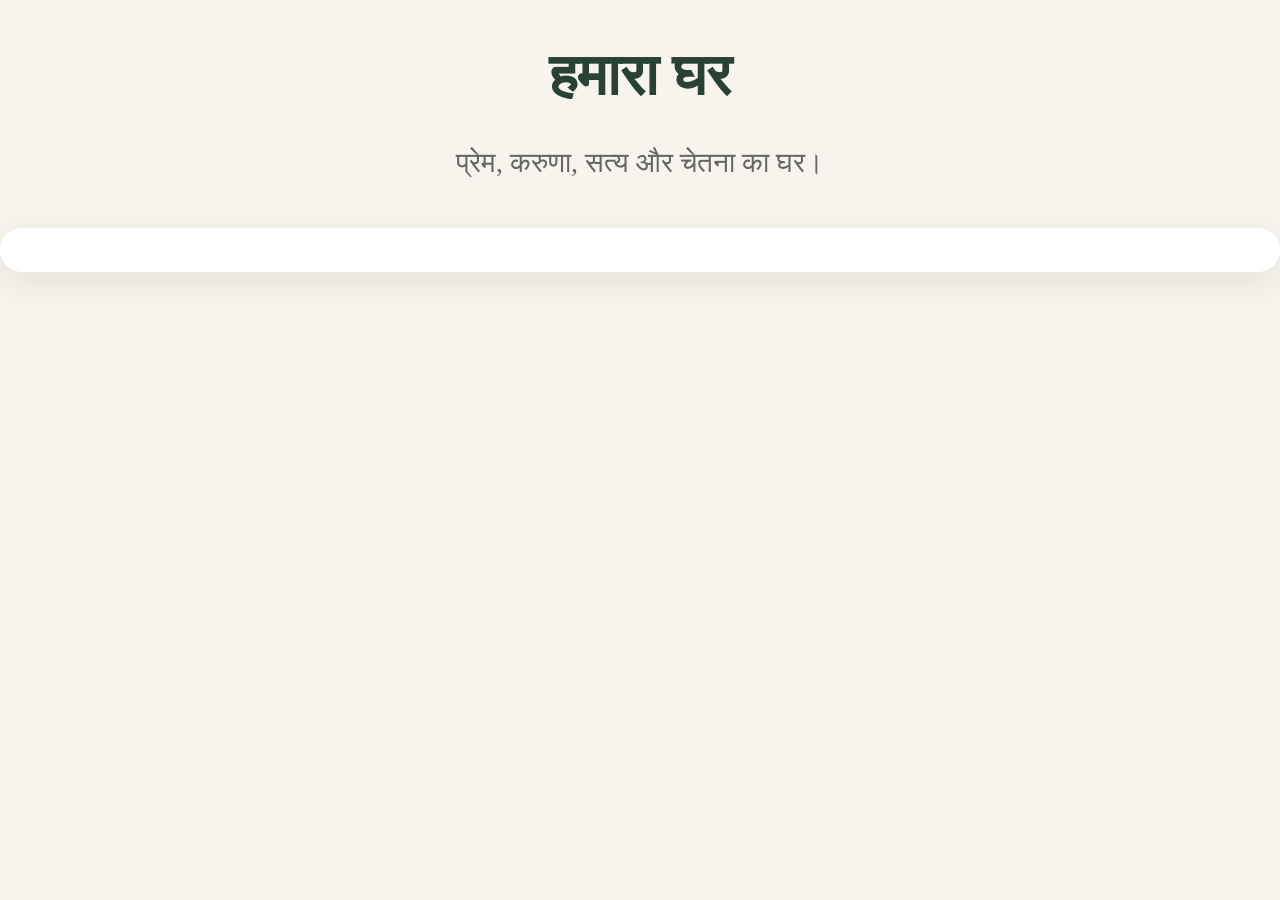
==== commit 8033881d: "Update index.html" ====
--- a/index.html
+++ b/index.html
@@ -21,6 +21,18 @@
 <!-- Header -->
 <header class="hero">
 
+<div class="hero-inner">
+
+<h1 class="hero-title">
+        हमारा घर 
+</h1>
+
+<p class="hero-text">
+प्रेम, करुणा, सत्य और चेतना का घर।
+</p>
+
+</div>
+  
 </header>
 
 <!-- Main House -->
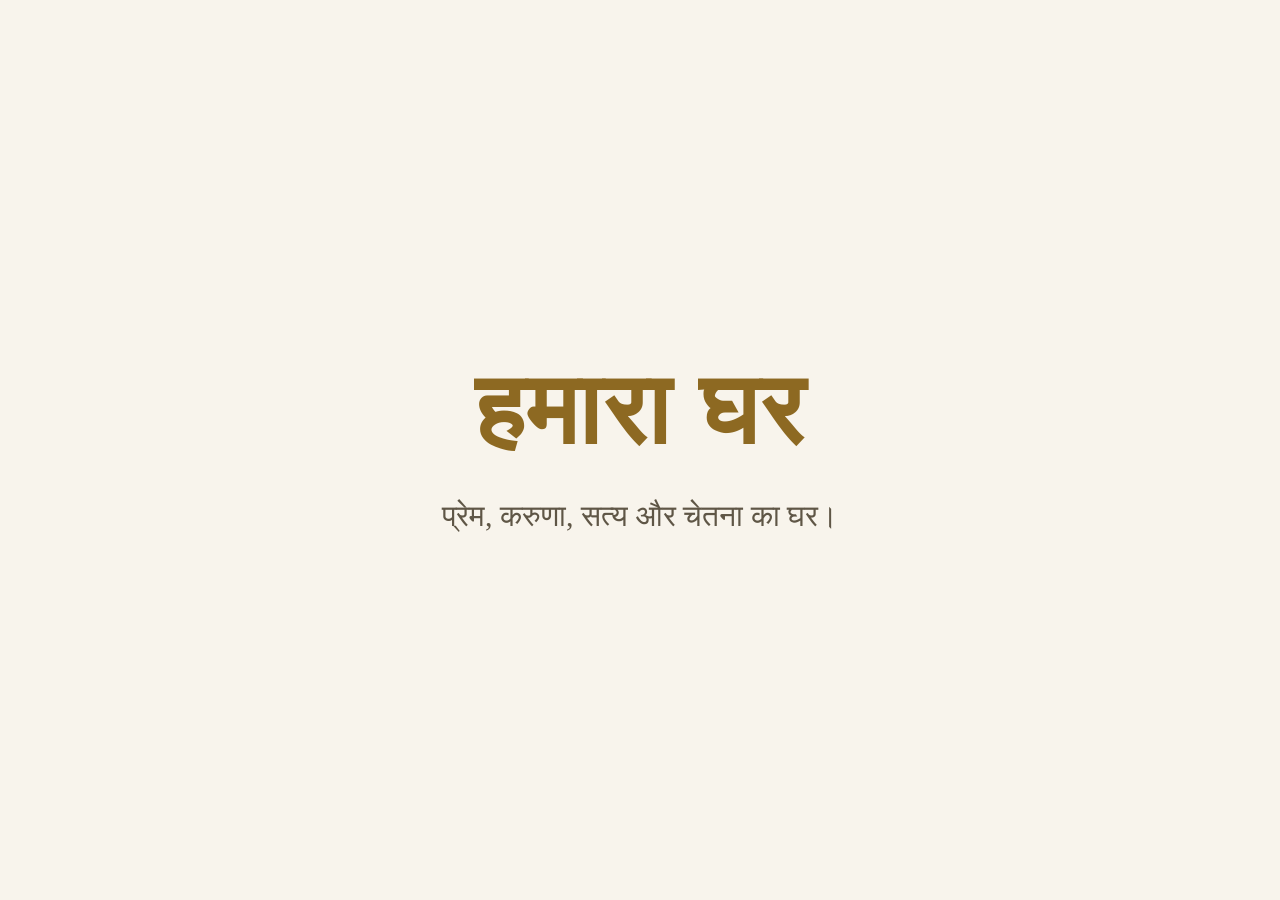
==== commit 84068965: "Update index.html" ====
--- a/index.html
+++ b/index.html
@@ -54,5 +54,6 @@
 
 <script src="script.js"></script>
 
+<script src="app.js"></script>
 </body>
 </html>
--- a/style.css
+++ b/style.css
@@ -1,7 +1,7 @@
-/* ==========================================
+/* ===========================
    हमारा घर
-   Version 2.0
-========================================== */
+   Master Version 10.10
+=========================== */
 
 *{
     margin:0;
@@ -9,184 +9,79 @@
     box-sizing:border-box;
 }
 
-body{
-    background:#f7f4ed;
-    color:#2d3a2f;
-    font-family:"Noto Serif Devanagari", serif;
+html{
+    scroll-behavior:smooth;
 }
 
-.container{
-    max-width:900px;
-    margin:auto;
-    padding:24px;
+body{
+
+    background:#f8f4ec;
+
+    color:#2f2a24;
+
+    font-family:Georgia, "Noto Serif Devanagari", serif;
+
+    overflow-x:hidden;
+
 }
 
-/* ---------- Header ---------- */
+.page{
+
+    width:100%;
+
+    min-height:100vh;
+
+}
+
+
+/* ===========================
+      HERO
+=========================== */
 
 .hero{
+
+    min-height:100vh;
+
+    display:flex;
+
+    justify-content:center;
+
+    align-items:center;
+
     text-align:center;
-    padding-top:30px;
+
+    padding:60px 30px;
+
 }
 
-.hero-logo{
-    width:90px;
-    display:block;
-    margin:auto;
+.hero-inner{
+
+    width:min(92%,700px);
+
 }
 
-.hero-small{
-    margin-top:28px;
-    font-size:18px;
-    color:#a3823d;
-    font-weight:bold;
-}
+.hero-title{
 
-.hero h1{
-    margin-top:12px;
-    font-size:58px;
-    color:#294233;
+    font-size:clamp(56px,9vw,100px);
+
+    font-weight:700;
+
+    color:#8d6922;
+
+    letter-spacing:2px;
+
+    margin-bottom:26px;
+
+    line-height:1.05;
+
 }
 
 .hero-text{
-    margin:28px auto 40px;
-    max-width:720px;
-    font-size:28px;
+
+    font-size:clamp(20px,3vw,30px);
+
     line-height:1.8;
-    color:#666;
-}
 
-/* ---------- House ---------- */
-
-.house{
-    background:white;
-    border-radius:38px;
-    padding:22px;
-    box-shadow:0 10px 35px rgba(0,0,0,.08);
-}
-
-/* Roof */
-
-.roof{
-    height:140px;
-    background:#a85a3d;
-    clip-path:polygon(50% 0%,100% 100%,0% 100%);
-    border-radius:18px;
-    position:relative;
-}
-
-.house-title{
-    position:absolute;
-    left:50%;
-    top:70%;
-    transform:translate(-50%,-50%);
-    background:#8b4f38;
-    color:white;
-    padding:12px 34px;
-    border-radius:40px;
-    font-size:24px;
-}
-
-/* ---------- Rooms ---------- */
-
-.rooms{
-    margin-top:18px;
-    display:grid;
-    grid-template-columns:repeat(3,1fr);
-    gap:16px;
-}
-
-.room{
-    background:#faf8f2;
-    border-radius:24px;
-    text-align:center;
-    padding:28px 12px;
-    text-decoration:none;
-    color:#2f3b2f;
-    transition:.25s;
-    min-height:190px;
-    display:flex;
-    flex-direction:column;
-    justify-content:center;
-}
-
-.room:hover{
-    transform:translateY(-6px);
-    box-shadow:0 12px 25px rgba(0,0,0,.10);
-}
-
-.room-icon{
-    font-size:46px;
-}
-
-.room-title{
-    margin-top:14px;
-    font-size:28px;
-    font-weight:bold;
-}
-
-.room-note{
-    margin-top:8px;
-    font-size:18px;
-    color:#666;
-}
-
-/* ---------- Entrance ---------- */
-
-.entrance{
-    display:block;
-    width:320px;
-    margin:28px auto 8px;
-    background:#9a603f;
-    color:white;
-    text-align:center;
-    text-decoration:none;
-    padding:24px;
-    border-radius:0 0 35px 35px;
-}
-
-.entrance-title{
-    font-size:32px;
-}
-
-.entrance-note{
-    margin-top:8px;
-    font-size:18px;
-}
-
-/* ---------- Footer ---------- */
-
-footer{
-    text-align:center;
-    padding:40px 0;
-    color:#777;
-}
-
-/* ---------- Mobile ---------- */
-
-@media(max-width:700px){
-
-.hero h1{
-    font-size:44px;
-}
-
-.hero-text{
-    font-size:18px;
-}
-
-.rooms{
-    grid-template-columns:repeat(2,1fr);
-}
-
-.room{
-    min-height:150px;
-}
-
-.room-title{
-    font-size:22px;
-}
-
-.entrance{
-    width:240px;
-}
+    color:#5f5646;
 
 }
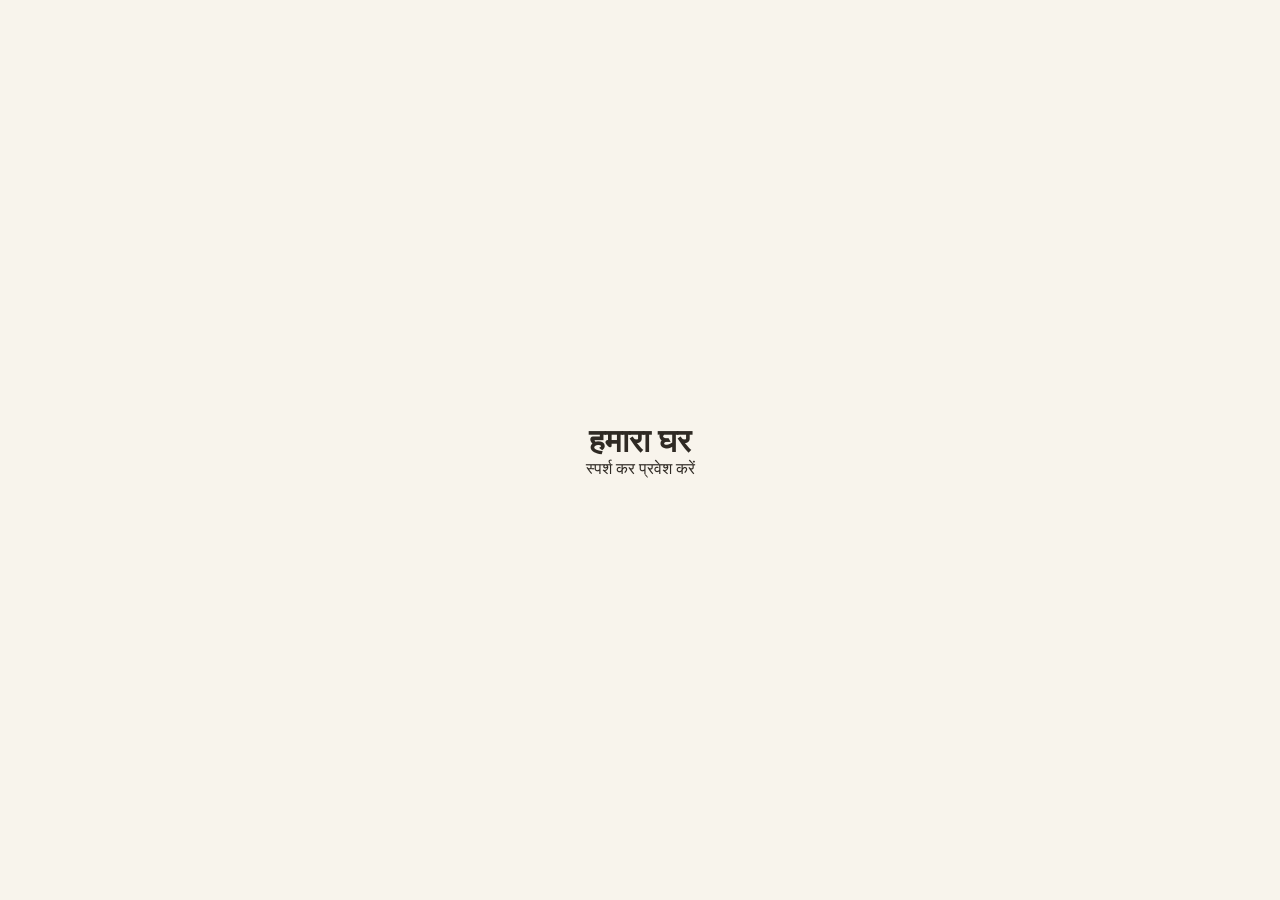
==== commit 0afbb606: "Update index.html" ====
--- a/index.html
+++ b/index.html
@@ -21,18 +21,18 @@
 <!-- Header -->
 <header class="hero">
 
-<div class="hero-inner">
+<div id="gate">
 
-<h1 class="hero-title">
-        हमारा घर 
-</h1>
+    <div class="arch">
 
-<p class="hero-text">
-प्रेम, करुणा, सत्य और चेतना का घर।
-</p>
+        <h1>हमारा घर</h1>
+
+        <p>स्पर्श कर प्रवेश करें</p>
+
+    </div>
 
 </div>
-  
+
 </header>
 
 <!-- Main House -->
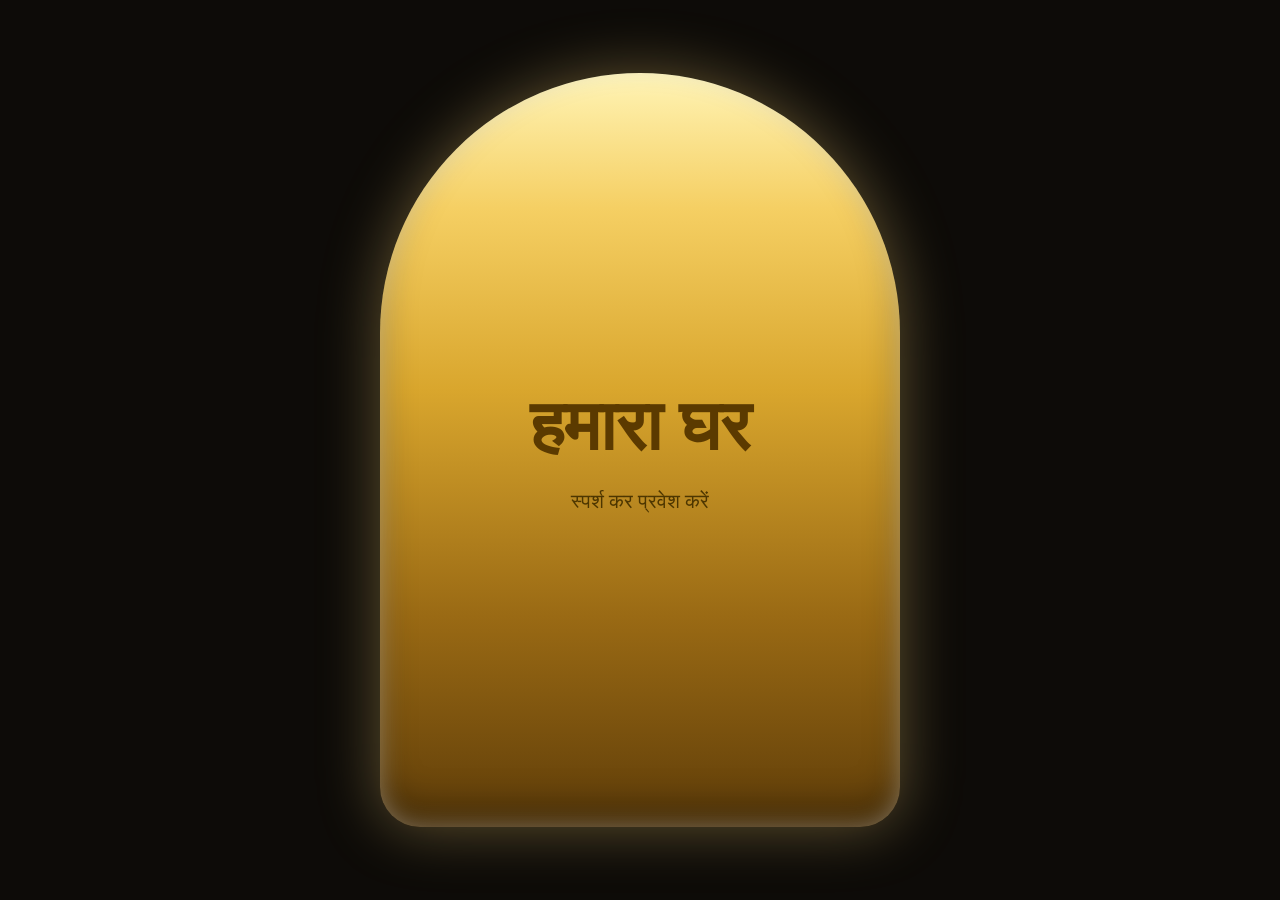
==== commit 93453b88: "Update index.html" ====
--- a/index.html
+++ b/index.html
@@ -23,11 +23,11 @@
 
 <div id="gate">
 
-    <div class="arch">
+    <div class="arch" onclick="enterHome()">
 
-        <h1>हमारा घर</h1>
+    <h1>हमारा घर</h1>
 
-        <p>स्पर्श कर प्रवेश करें</p>
+    <p>स्पर्श कर प्रवेश करें</p>
 
     </div>
 
--- a/style.css
+++ b/style.css
@@ -85,3 +85,104 @@
     color:#5f5646;
 
 }
+
+/*=========================
+  GOLDEN GATE
+=========================*/
+
+.hero{
+
+height:100vh;
+
+display:flex;
+
+justify-content:center;
+
+align-items:center;
+
+background:#0d0b08;
+
+}
+
+#gate{
+
+width:min(92vw,520px);
+
+aspect-ratio:1/1.45;
+
+display:flex;
+
+justify-content:center;
+
+align-items:center;
+
+}
+
+.arch{
+
+width:100%;
+
+height:100%;
+
+border-radius:260px 260px 40px 40px;
+
+display:flex;
+
+flex-direction:column;
+
+justify-content:center;
+
+align-items:center;
+
+cursor:pointer;
+
+background:linear-gradient(
+180deg,
+#fff4b5 0%,
+#f5cf63 18%,
+#d9a62d 42%,
+#9a6a14 72%,
+#5f3d09 100%
+);
+
+box-shadow:
+
+0 0 60px rgba(255,215,120,.35),
+
+inset 0 0 25px rgba(255,255,255,.35),
+
+inset 0 -20px 35px rgba(0,0,0,.35);
+
+transition:.8s;
+
+}
+
+.arch:hover{
+
+transform:scale(1.02);
+
+box-shadow:
+
+0 0 90px rgba(255,220,130,.55),
+
+inset 0 0 35px rgba(255,255,255,.45);
+
+}
+
+.arch h1{
+
+font-size:clamp(42px,7vw,70px);
+
+color:#5b3a00;
+
+margin-bottom:22px;
+
+}
+
+.arch p{
+
+font-size:20px;
+
+color:#4d3600;
+
+}
